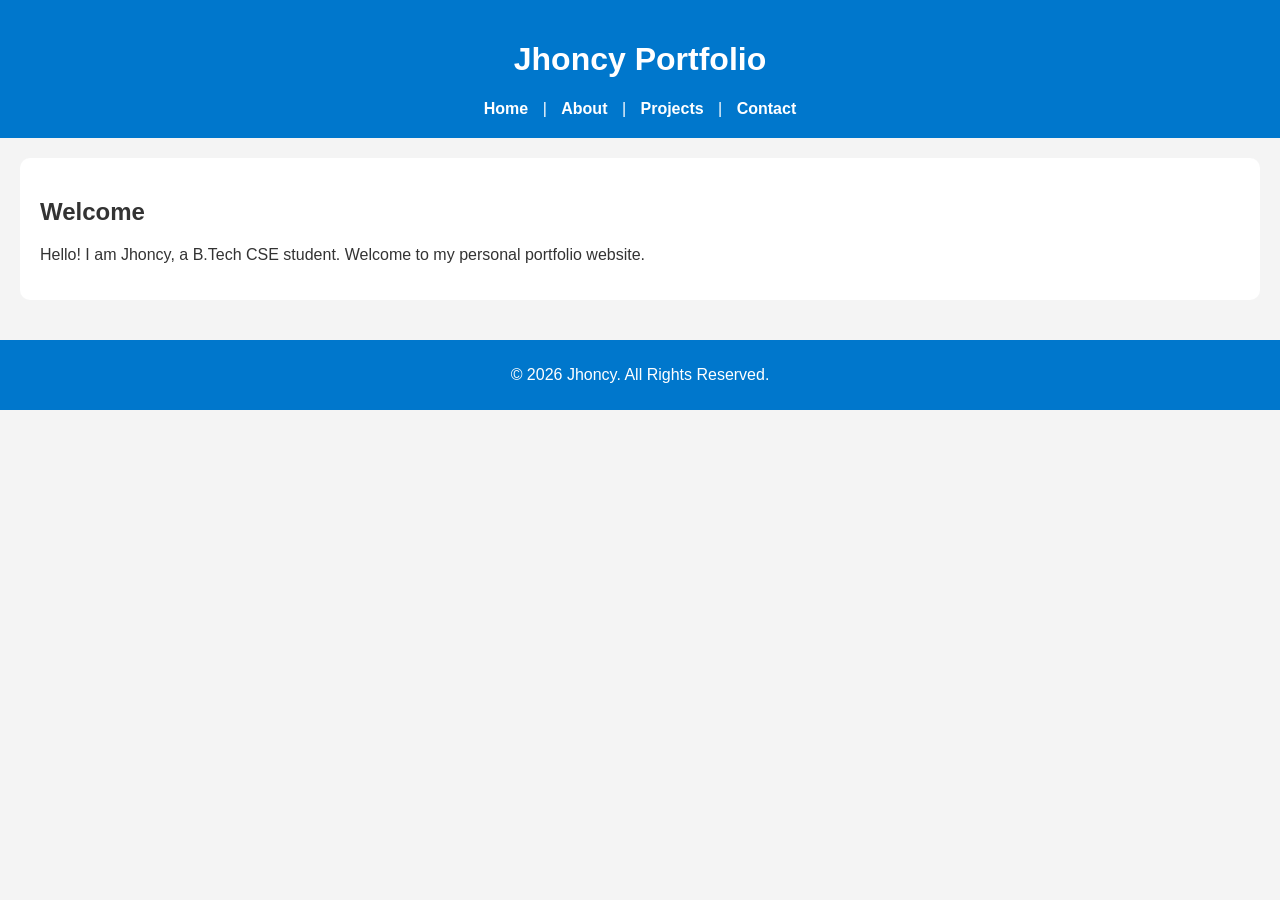
==== index.html @ 15052db9 "Add files via upload" ====
<!DOCTYPE html>
<html>

<head>
  <meta charset="UTF-8">
<meta name="viewport" content="width=device-width, initial-scale=1.0">

<meta name="description" content="Personal Portfolio Website">
<meta name="keywords" content="Portfolio, HTML, CSS">
<meta name="author" content="Jhoncy">

<title>Jhoncy Portfolio</title>

<link rel="stylesheet" href="style.css">
</head>

<header>
    <h1>Jhoncy Portfolio</h1>

    <nav aria-label="Main Navigation">
        <a href="index.html">Home</a> |
        <a href="about.html">About</a> |
        <a href="projects.html">Projects</a> |
        <a href="contact.html">Contact</a>
    </nav>
</header>

<main>
    <section>
        <h2>Welcome</h2>
        <p>Hello! I am Jhoncy, a B.Tech CSE student. Welcome to my personal portfolio website.</p>
    </section>
</main>

<footer>
    <p>&copy; 2026 Jhoncy. All Rights Reserved.</p>
</footer>
</body>
</html>
---- style.css ----
body {
    font-family: Arial, sans-serif;
    margin: 0;
    background-color: #f4f4f4;
    color: #333;
}

header {
    background-color: #0077cc;
    color: white;
    text-align: center;
    padding: 20px;
}

nav {
    margin-top: 10px;
}

nav a {
    color: white;
    text-decoration: none;
    margin: 10px;
    font-weight: bold;
}

nav a:hover {
    color: yellow;
}

main {
    padding: 20px;
}

section {
    background: white;
    padding: 20px;
    border-radius: 10px;
}

footer {
    background-color: #0077cc;
    color: white;
    text-align: center;
    padding: 10px;
    margin-top: 20px;
}
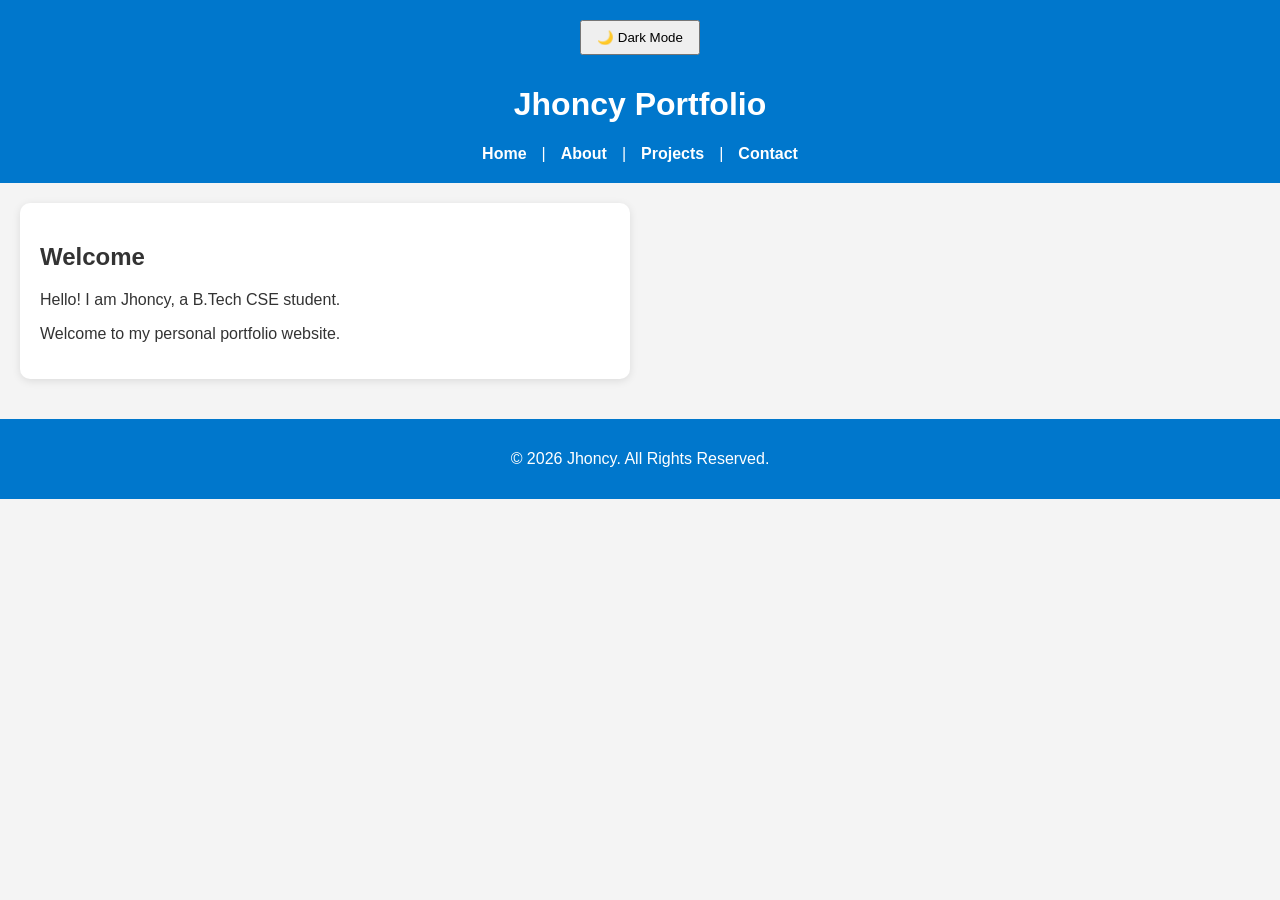
==== commit c7c56ca7: "Add files via upload" ====
--- a/index.html
+++ b/index.html
@@ -1,23 +1,25 @@
 <!DOCTYPE html>
-<html>
+<html lang="en">
+<head>
+    <meta charset="UTF-8">
+    <meta name="viewport" content="width=device-width, initial-scale=1.0">
+    <title>Jhoncy Portfolio</title>
 
-<head>
-  <meta charset="UTF-8">
-<meta name="viewport" content="width=device-width, initial-scale=1.0">
+    <meta name="description" content="Personal Portfolio Website">
+    <meta name="keywords" content="Portfolio, HTML, CSS">
+    <meta name="author" content="Jhoncy">
 
-<meta name="description" content="Personal Portfolio Website">
-<meta name="keywords" content="Portfolio, HTML, CSS">
-<meta name="author" content="Jhoncy">
-
-<title>Jhoncy Portfolio</title>
-
-<link rel="stylesheet" href="style.css">
+    <link rel="stylesheet" href="style.css">
 </head>
 
+<body>
+
 <header>
+    <button onclick="toggleTheme()">🌙 Dark Mode</button>
+
     <h1>Jhoncy Portfolio</h1>
 
-    <nav aria-label="Main Navigation">
+    <nav>
         <a href="index.html">Home</a> |
         <a href="about.html">About</a> |
         <a href="projects.html">Projects</a> |
@@ -28,12 +30,18 @@
 <main>
     <section>
         <h2>Welcome</h2>
-        <p>Hello! I am Jhoncy, a B.Tech CSE student. Welcome to my personal portfolio website.</p>
+
+        <p>Hello! I am Jhoncy, a B.Tech CSE student.</p>
+
+        <p>Welcome to my personal portfolio website.</p>
     </section>
 </main>
 
 <footer>
     <p>&copy; 2026 Jhoncy. All Rights Reserved.</p>
 </footer>
+
+<script src="script.js"></script>
+
 </body>
 </html>
--- a/style.css
+++ b/style.css
@@ -1,46 +1,107 @@
+:root {
+  --primary-color: #0077cc;
+  --secondary-color: #005fa3;
+  --background-color: #f4f4f4;
+  --text-color: #333;
+  --card-color: #ffffff;
+}
+
 body {
-    font-family: Arial, sans-serif;
-    margin: 0;
-    background-color: #f4f4f4;
-    color: #333;
+  margin: 0;
+  font-family: Arial, sans-serif;
+  background: var(--background-color);
+  color: var(--text-color);
 }
 
 header {
-    background-color: #0077cc;
-    color: white;
-    text-align: center;
-    padding: 20px;
+  background: var(--primary-color);
+  color: white;
+  padding: 20px;
+  text-align: center;
 }
 
 nav {
-    margin-top: 10px;
+  display: flex;
+  justify-content: center;
+  gap: 15px;
+  flex-wrap: wrap;
 }
 
 nav a {
-    color: white;
-    text-decoration: none;
-    margin: 10px;
-    font-weight: bold;
+  color: white;
+  text-decoration: none;
+  font-weight: bold;
 }
 
 nav a:hover {
-    color: yellow;
+  color: yellow;
 }
-
 main {
-    padding: 20px;
+  display: grid;
+  grid-template-columns: 1fr;
+  gap: 20px;
+  padding: 20px;
 }
 
 section {
-    background: white;
-    padding: 20px;
-    border-radius: 10px;
+  background: var(--card-color);
+  padding: 20px;
+  border-radius: 10px;
+  box-shadow: 0 2px 8px rgba(0,0,0,0.1);
 }
 
 footer {
-    background-color: #0077cc;
-    color: white;
-    text-align: center;
-    padding: 10px;
-    margin-top: 20px;
+  background: var(--primary-color);
+  color: white;
+  text-align: center;
+  padding: 15px;
+  margin-top: 20px;
+}
+/* Responsive Design */
+
+@media (max-width: 768px) {
+  header {
+    padding: 15px;
+  }
+
+  nav {
+    flex-direction: column;
+    align-items: center;
+    gap: 10px;
+  }
+
+  section {
+    padding: 15px;
+  }
+}
+
+@media (min-width: 769px) {
+  main {
+    grid-template-columns: 1fr 1fr;
+  }
+}
+/* Dark Mode */
+body.dark-mode {
+  background-color: #121212;
+  color: white;
+}
+
+body.dark-mode header,
+body.dark-mode footer {
+  background-color: #222222;
+}
+
+body.dark-mode section {
+  background-color: #1e1e1e;
+  color: white;
+}
+
+body.dark-mode nav a {
+  color: white;
+}
+
+button {
+  padding: 8px 15px;
+  margin-bottom: 10px;
+  cursor: pointer;
 }
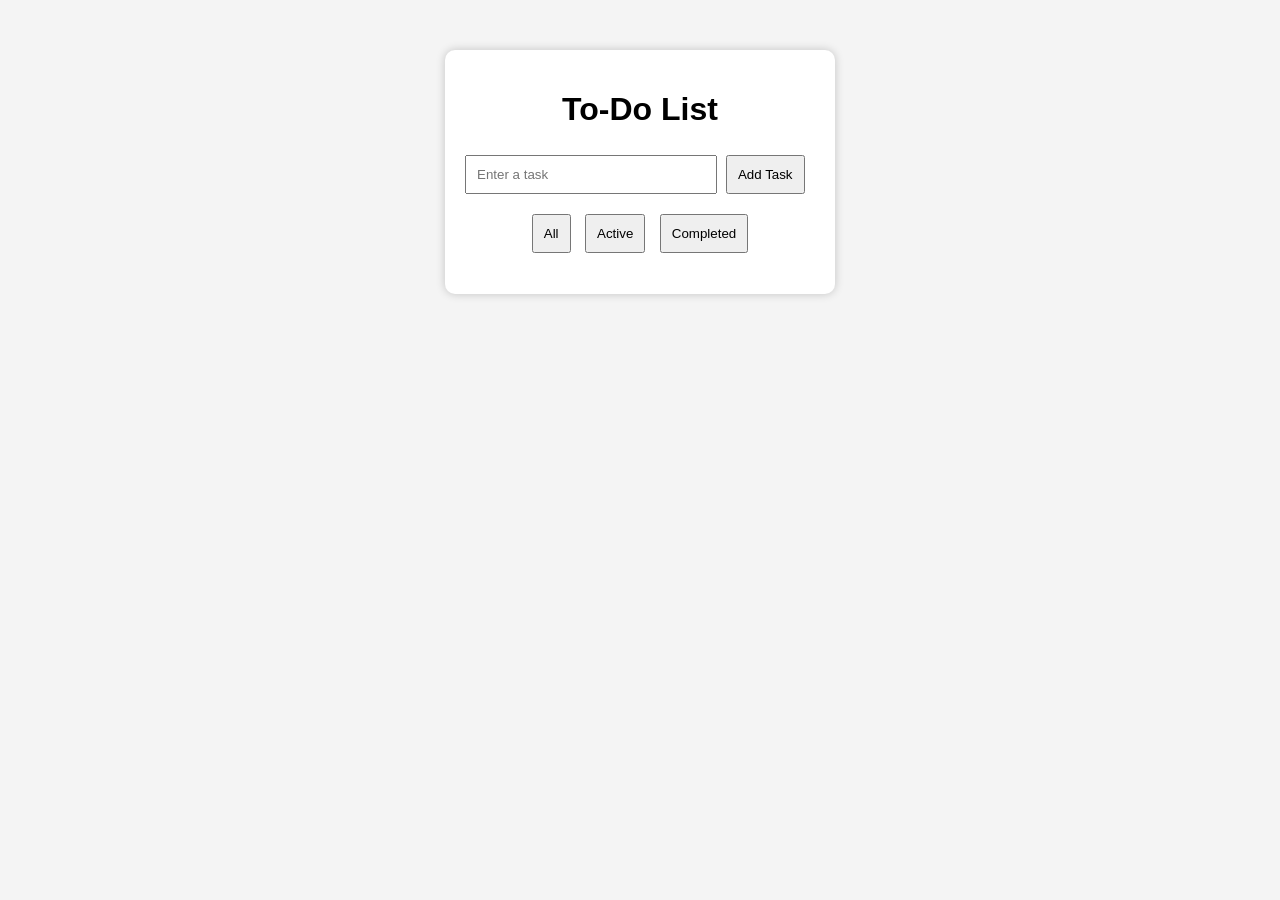
==== commit 30afa466: "Add files via upload" ====
--- a/index.html
+++ b/index.html
@@ -1,47 +1,29 @@
 <!DOCTYPE html>
 <html lang="en">
 <head>
-    <meta charset="UTF-8">
-    <meta name="viewport" content="width=device-width, initial-scale=1.0">
-    <title>Jhoncy Portfolio</title>
-
-    <meta name="description" content="Personal Portfolio Website">
-    <meta name="keywords" content="Portfolio, HTML, CSS">
-    <meta name="author" content="Jhoncy">
-
-    <link rel="stylesheet" href="style.css">
+  <meta charset="UTF-8">
+  <meta name="viewport" content="width=device-width, initial-scale=1.0">
+  <title>To-Do List</title>
+  <link rel="stylesheet" href="style.css">
 </head>
-
 <body>
 
-<header>
-    <button onclick="toggleTheme()">🌙 Dark Mode</button>
+  <div class="container">
+    <h1>To-Do List</h1>
 
-    <h1>Jhoncy Portfolio</h1>
+    <input type="text" id="taskInput" placeholder="Enter a task">
+    <button id="addBtn">Add Task</button>
 
-    <nav>
-        <a href="index.html">Home</a> |
-        <a href="about.html">About</a> |
-        <a href="projects.html">Projects</a> |
-        <a href="contact.html">Contact</a>
-    </nav>
-</header>
+    <div class="filters">
+      <button id="all">All</button>
+      <button id="active">Active</button>
+      <button id="completed">Completed</button>
+    </div>
 
-<main>
-    <section>
-        <h2>Welcome</h2>
+    <ul id="taskList"></ul>
+  </div>
 
-        <p>Hello! I am Jhoncy, a B.Tech CSE student.</p>
-
-        <p>Welcome to my personal portfolio website.</p>
-    </section>
-</main>
-
-<footer>
-    <p>&copy; 2026 Jhoncy. All Rights Reserved.</p>
-</footer>
-
-<script src="script.js"></script>
+  <script src="script.js"></script>
 
 </body>
 </html>
--- a/style.css
+++ b/style.css
@@ -1,107 +1,47 @@
-:root {
-  --primary-color: #0077cc;
-  --secondary-color: #005fa3;
-  --background-color: #f4f4f4;
-  --text-color: #333;
-  --card-color: #ffffff;
+body {
+  font-family: Arial, sans-serif;
+  background: #f4f4f4;
+  display: flex;
+  justify-content: center;
+  margin-top: 50px;
 }
 
-body {
-  margin: 0;
-  font-family: Arial, sans-serif;
-  background: var(--background-color);
-  color: var(--text-color);
+.container {
+  background: white;
+  padding: 20px;
+  border-radius: 10px;
+  width: 350px;
+  box-shadow: 0 0 10px rgba(0,0,0,0.2);
 }
 
-header {
-  background: var(--primary-color);
-  color: white;
-  padding: 20px;
+h1 {
   text-align: center;
 }
 
-nav {
-  display: flex;
-  justify-content: center;
-  gap: 15px;
-  flex-wrap: wrap;
-}
-
-nav a {
-  color: white;
-  text-decoration: none;
-  font-weight: bold;
-}
-
-nav a:hover {
-  color: yellow;
-}
-main {
-  display: grid;
-  grid-template-columns: 1fr;
-  gap: 20px;
-  padding: 20px;
-}
-
-section {
-  background: var(--card-color);
-  padding: 20px;
-  border-radius: 10px;
-  box-shadow: 0 2px 8px rgba(0,0,0,0.1);
-}
-
-footer {
-  background: var(--primary-color);
-  color: white;
-  text-align: center;
-  padding: 15px;
-  margin-top: 20px;
-}
-/* Responsive Design */
-
-@media (max-width: 768px) {
-  header {
-    padding: 15px;
-  }
-
-  nav {
-    flex-direction: column;
-    align-items: center;
-    gap: 10px;
-  }
-
-  section {
-    padding: 15px;
-  }
-}
-
-@media (min-width: 769px) {
-  main {
-    grid-template-columns: 1fr 1fr;
-  }
-}
-/* Dark Mode */
-body.dark-mode {
-  background-color: #121212;
-  color: white;
-}
-
-body.dark-mode header,
-body.dark-mode footer {
-  background-color: #222222;
-}
-
-body.dark-mode section {
-  background-color: #1e1e1e;
-  color: white;
-}
-
-body.dark-mode nav a {
-  color: white;
+input {
+  width: 65%;
+  padding: 10px;
 }
 
 button {
-  padding: 8px 15px;
-  margin-bottom: 10px;
+  padding: 10px;
+  margin: 5px;
   cursor: pointer;
+}
+
+.filters {
+  text-align: center;
+  margin-top: 10px;
+}
+
+li {
+  list-style: none;
+  background: #eee;
+  margin: 10px 0;
+  padding: 10px;
+  border-radius: 5px;
+}
+.completed {
+  text-decoration: line-through;
+  color: gray;
 }
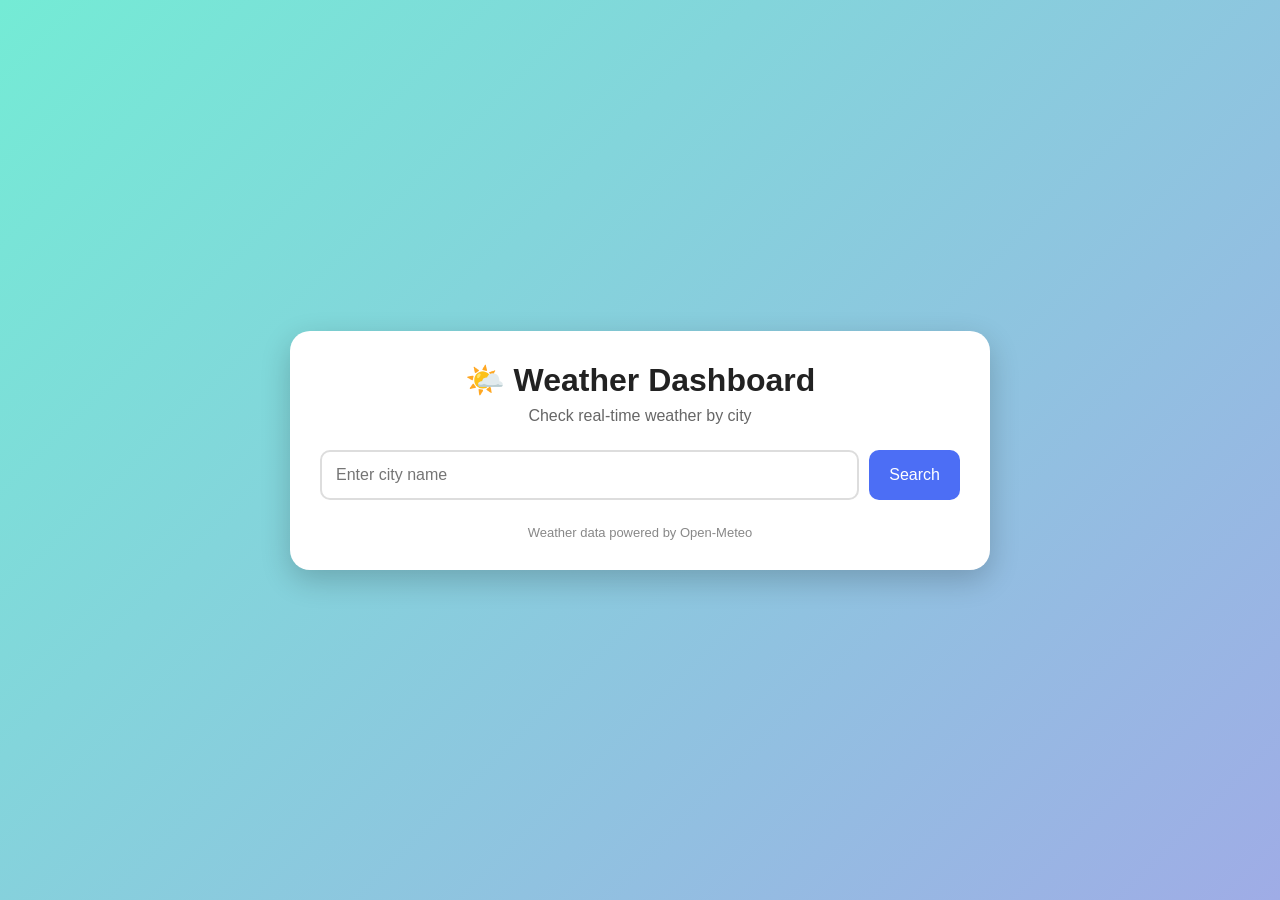
==== commit c4c43c3a: "Add files via upload" ====
--- a/index.html
+++ b/index.html
@@ -1,29 +1,75 @@
 <!DOCTYPE html>
 <html lang="en">
 <head>
-  <meta charset="UTF-8">
-  <meta name="viewport" content="width=device-width, initial-scale=1.0">
-  <title>To-Do List</title>
-  <link rel="stylesheet" href="style.css">
+    <meta charset="UTF-8">
+    <meta name="viewport" content="width=device-width, initial-scale=1.0">
+
+    <title>Weather Dashboard</title>
+
+    <link rel="stylesheet" href="style.css">
 </head>
+
 <body>
 
-  <div class="container">
-    <h1>To-Do List</h1>
+    <div class="container">
 
-    <input type="text" id="taskInput" placeholder="Enter a task">
-    <button id="addBtn">Add Task</button>
+        <h1>🌤️ Weather Dashboard</h1>
+        <p>Check real-time weather by city</p>
 
-    <div class="filters">
-      <button id="all">All</button>
-      <button id="active">Active</button>
-      <button id="completed">Completed</button>
+        <div class="search-box">
+            <input
+                type="text"
+                id="cityInput"
+                placeholder="Enter city name"
+            >
+
+            <button id="searchBtn">Search</button>
+        </div>
+
+        <p id="message"></p>
+
+        <div id="weatherCard" class="weather-card hidden">
+
+            <h2 id="cityName">City</h2>
+            <p id="countryName">Country</p>
+
+            <div class="weather-info">
+
+                <div class="weather-item">
+                    <span>🌡️</span>
+                    <h3>Temperature</h3>
+                    <p id="temperature">-- °C</p>
+                </div>
+
+                <div class="weather-item">
+                    <span>💧</span>
+                    <h3>Humidity</h3>
+                    <p id="humidity">-- %</p>
+                </div>
+
+                <div class="weather-item">
+                    <span>💨</span>
+                    <h3>Wind Speed</h3>
+                    <p id="windSpeed">-- km/h</p>
+                </div>
+
+            </div>
+
+            <div class="details">
+                <p>Latitude: <span id="latitude">--</span></p>
+                <p>Longitude: <span id="longitude">--</span></p>
+                <p>Updated: <span id="updatedTime">--</span></p>
+            </div>
+
+        </div>
+
+        <footer>
+            Weather data powered by Open-Meteo
+        </footer>
+
     </div>
 
-    <ul id="taskList"></ul>
-  </div>
-
-  <script src="script.js"></script>
+    <script src="script.js"></script>
 
 </body>
 </html>
--- a/style.css
+++ b/style.css
@@ -1,47 +1,167 @@
+* {
+    margin: 0;
+    padding: 0;
+    box-sizing: border-box;
+}
+
 body {
-  font-family: Arial, sans-serif;
-  background: #f4f4f4;
-  display: flex;
-  justify-content: center;
-  margin-top: 50px;
+    font-family: Arial, sans-serif;
+    min-height: 100vh;
+    background: linear-gradient(135deg, #74ebd5, #9face6);
+    display: flex;
+    justify-content: center;
+    align-items: center;
+    padding: 20px;
 }
 
 .container {
-  background: white;
-  padding: 20px;
-  border-radius: 10px;
-  width: 350px;
-  box-shadow: 0 0 10px rgba(0,0,0,0.2);
+    width: 100%;
+    max-width: 700px;
+    background: white;
+    padding: 30px;
+    border-radius: 20px;
+    box-shadow: 0 10px 30px rgba(0, 0, 0, 0.2);
 }
 
 h1 {
-  text-align: center;
+    text-align: center;
+    color: #222;
+    margin-bottom: 8px;
 }
 
-input {
-  width: 65%;
-  padding: 10px;
+.container > p {
+    text-align: center;
+    color: #666;
+    margin-bottom: 25px;
 }
 
-button {
-  padding: 10px;
-  margin: 5px;
-  cursor: pointer;
+.search-box {
+    display: flex;
+    gap: 10px;
+    margin-bottom: 20px;
 }
 
-.filters {
-  text-align: center;
-  margin-top: 10px;
+.search-box input {
+    flex: 1;
+    padding: 14px;
+    border: 2px solid #ddd;
+    border-radius: 10px;
+    font-size: 16px;
+    outline: none;
 }
 
-li {
-  list-style: none;
-  background: #eee;
-  margin: 10px 0;
-  padding: 10px;
-  border-radius: 5px;
+.search-box input:focus {
+    border-color: #4c6ef5;
 }
-.completed {
-  text-decoration: line-through;
-  color: gray;
+
+.search-box button {
+    padding: 14px 20px;
+    border: none;
+    border-radius: 10px;
+    background: #4c6ef5;
+    color: white;
+    font-size: 16px;
+}
+
+#message {
+    text-align: center;
+    margin: 15px 0;
+    font-weight: bold;
+    color: #444;
+}
+
+.weather-card {
+    text-align: center;
+    padding: 20px;
+}
+
+.weather-card h2 {
+    font-size: 30px;
+    color: #222;
+    margin-bottom: 5px;
+}
+
+.weather-card > p {
+    color: #666;
+    margin-bottom: 20px;
+}
+
+.weather-info {
+    display: grid;
+    grid-template-columns: repeat(3, 1fr);
+    gap: 15px;
+}
+
+.weather-item {
+    padding: 20px 10px;
+    background: #f5f7ff;
+    border-radius: 15px;
+}
+
+.weather-item span {
+    font-size: 30px;
+}
+
+.weather-item h3 {
+    margin: 10px 0;
+    font-size: 15px;
+    color: #555;
+}
+
+.weather-item p {
+    font-size: 22px;
+    font-weight: bold;
+    color: #333;
+}
+
+.details {
+    margin-top: 20px;
+    padding: 15px;
+    background: #f8f9fa;
+    border-radius: 12px;
+    text-align: left;
+}
+
+.details p {
+    margin: 8px 0;
+    color: #555;
+}
+
+.details span {
+    font-weight: bold;
+    color: #222;
+}
+
+.hidden {
+    display: none;
+}
+
+footer {
+    text-align: center;
+    margin-top: 25px;
+    color: #888;
+    font-size: 13px;
+}
+
+@media (max-width: 600px) {
+
+    .container {
+        padding: 20px;
+    }
+
+    .search-box {
+        flex-direction: column;
+    }
+
+    .search-box button {
+        width: 100%;
+    }
+
+    .weather-info {
+        grid-template-columns: 1fr;
+    }
+
+    h1 {
+        font-size: 28px;
+    }
 }
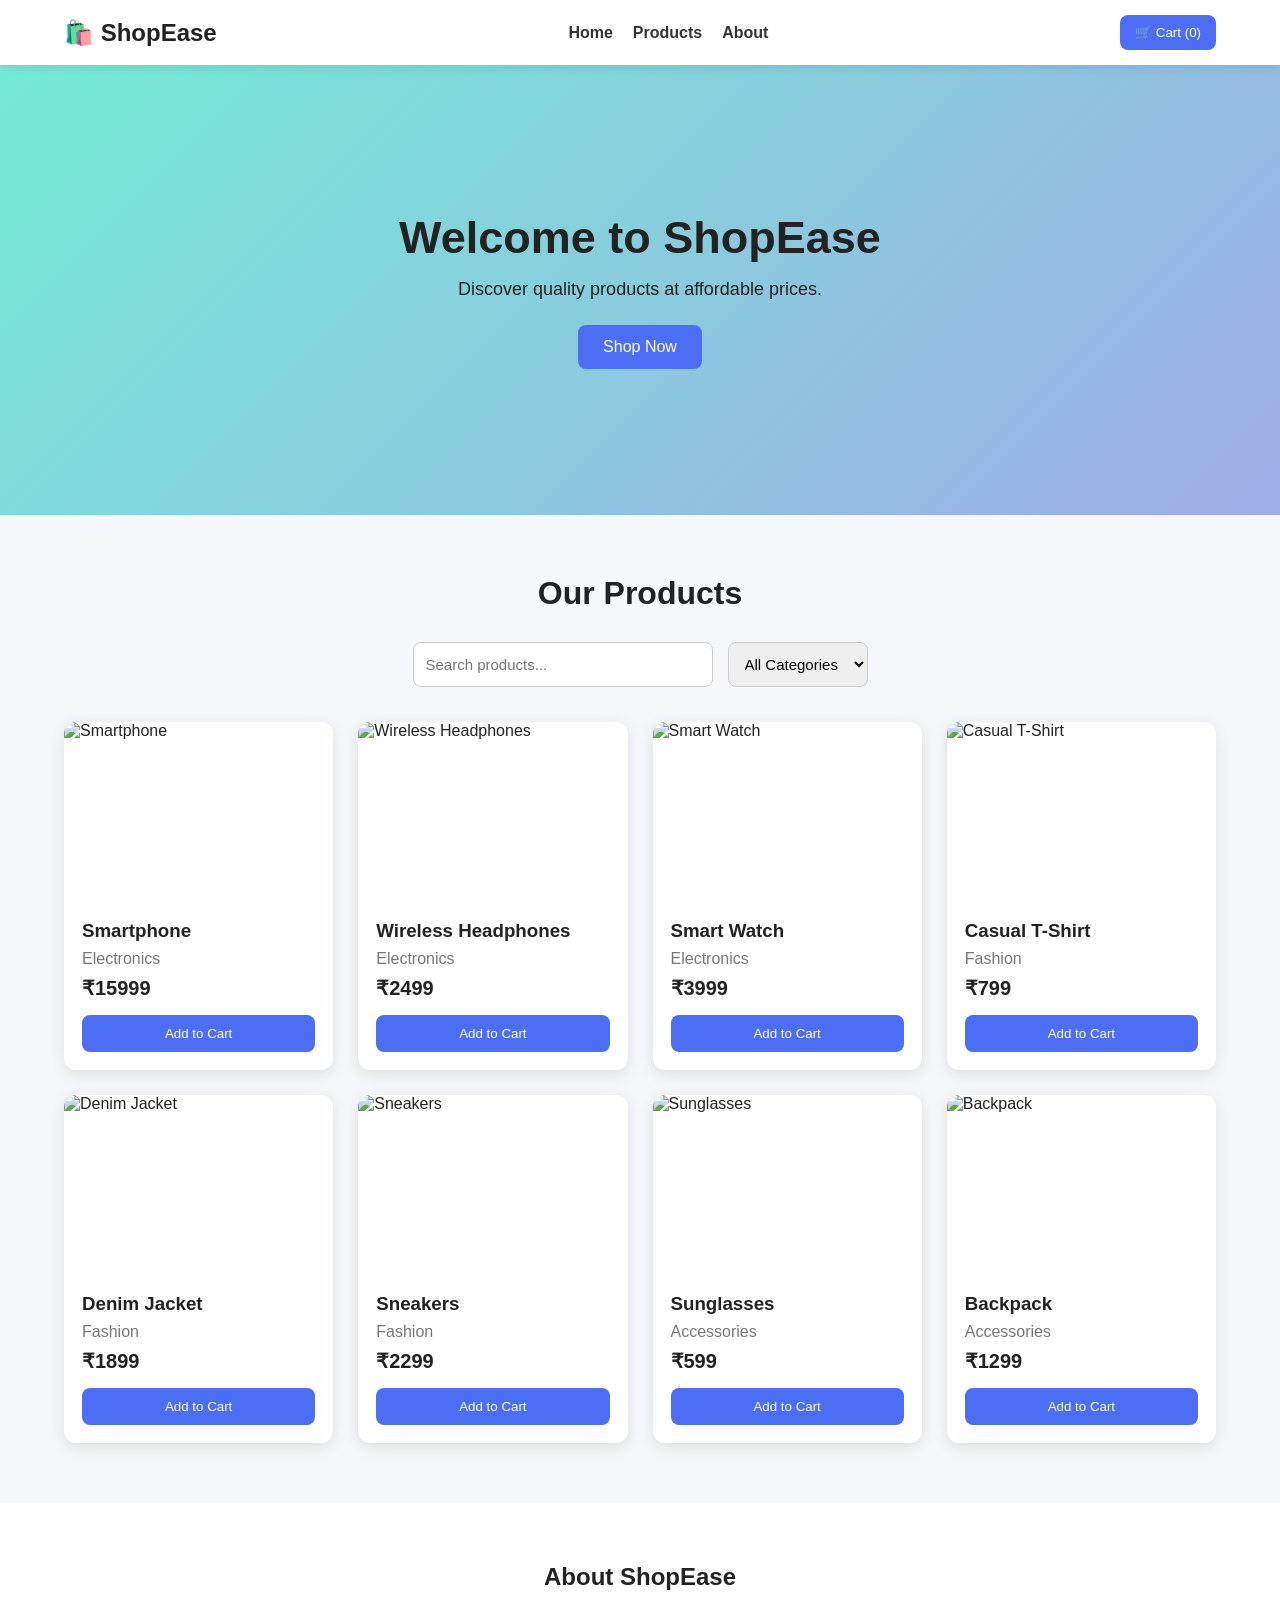
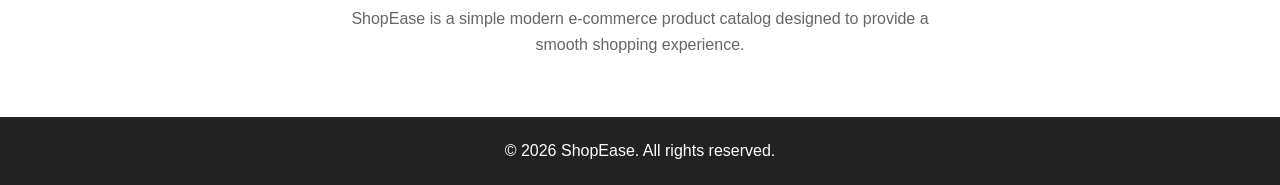
==== commit 980234e3: "Add files via upload" ====
--- a/index.html
+++ b/index.html
@@ -1,75 +1,158 @@
 <!DOCTYPE html>
 <html lang="en">
+
 <head>
     <meta charset="UTF-8">
     <meta name="viewport" content="width=device-width, initial-scale=1.0">
 
-    <title>Weather Dashboard</title>
+    <title>ShopEase - Product Store</title>
 
     <link rel="stylesheet" href="style.css">
 </head>
 
 <body>
 
-    <div class="container">
+    <!-- Header -->
+    <header class="header">
 
-        <h1>🌤️ Weather Dashboard</h1>
-        <p>Check real-time weather by city</p>
+        <div class="logo">
+            🛍️ ShopEase
+        </div>
 
-        <div class="search-box">
+        <nav>
+            <a href="#home">Home</a>
+            <a href="#products">Products</a>
+            <a href="#about">About</a>
+        </nav>
+
+        <button id="cartBtn" class="cart-btn">
+            🛒 Cart (<span id="cartCount">0</span>)
+        </button>
+
+    </header>
+
+
+    <!-- Home Section -->
+    <section id="home" class="hero">
+
+        <div>
+            <h1>Welcome to ShopEase</h1>
+
+            <p>
+                Discover quality products at affordable prices.
+            </p>
+
+            <button onclick="showProducts()">
+                Shop Now
+            </button>
+        </div>
+
+    </section>
+
+
+    <!-- Products Section -->
+    <section id="products" class="products-section">
+
+        <h2>Our Products</h2>
+
+        <div class="controls">
+
             <input
                 type="text"
-                id="cityInput"
-                placeholder="Enter city name"
+                id="searchInput"
+                placeholder="Search products..."
             >
 
-            <button id="searchBtn">Search</button>
-        </div>
+            <select id="categoryFilter">
 
-        <p id="message"></p>
+                <option value="all">
+                    All Categories
+                </option>
 
-        <div id="weatherCard" class="weather-card hidden">
+                <option value="electronics">
+                    Electronics
+                </option>
 
-            <h2 id="cityName">City</h2>
-            <p id="countryName">Country</p>
+                <option value="fashion">
+                    Fashion
+                </option>
 
-            <div class="weather-info">
+                <option value="accessories">
+                    Accessories
+                </option>
 
-                <div class="weather-item">
-                    <span>🌡️</span>
-                    <h3>Temperature</h3>
-                    <p id="temperature">-- °C</p>
-                </div>
-
-                <div class="weather-item">
-                    <span>💧</span>
-                    <h3>Humidity</h3>
-                    <p id="humidity">-- %</p>
-                </div>
-
-                <div class="weather-item">
-                    <span>💨</span>
-                    <h3>Wind Speed</h3>
-                    <p id="windSpeed">-- km/h</p>
-                </div>
-
-            </div>
-
-            <div class="details">
-                <p>Latitude: <span id="latitude">--</span></p>
-                <p>Longitude: <span id="longitude">--</span></p>
-                <p>Updated: <span id="updatedTime">--</span></p>
-            </div>
+            </select>
 
         </div>
 
-        <footer>
-            Weather data powered by Open-Meteo
-        </footer>
+
+        <div id="productContainer" class="product-container">
+            <!-- Products will appear here -->
+        </div>
+
+    </section>
+
+
+    <!-- About Section -->
+    <section id="about" class="about">
+
+        <h2>About ShopEase</h2>
+
+        <p>
+            ShopEase is a simple modern e-commerce product
+            catalog designed to provide a smooth shopping
+            experience.
+        </p>
+
+    </section>
+
+
+    <!-- Cart -->
+    <div id="cartPanel" class="cart-panel">
+
+        <div class="cart-header">
+
+            <h2>Your Cart</h2>
+
+            <button id="closeCart">
+                ✕
+            </button>
+
+        </div>
+
+        <div id="cartItems">
+            <p>Your cart is empty.</p>
+        </div>
+
+        <div class="cart-total">
+
+            <h3>
+                Total:
+                ₹<span id="cartTotal">0</span>
+            </h3>
+
+            <button id="checkoutBtn">
+                Checkout
+            </button>
+
+        </div>
 
     </div>
 
+
+    <!-- Footer -->
+    <footer>
+
+        <p>
+            © 2026 ShopEase. All rights reserved.
+        </p>
+
+    </footer>
+
+
+    <script src="products.js"></script>
     <script src="script.js"></script>
 
 </body>
+
 </html>
--- a/style.css
+++ b/style.css
@@ -4,164 +4,466 @@
     box-sizing: border-box;
 }
 
+html {
+    scroll-behavior: smooth;
+}
+
 body {
     font-family: Arial, sans-serif;
-    min-height: 100vh;
-    background: linear-gradient(135deg, #74ebd5, #9face6);
+    background: #f5f7fb;
+    color: #222;
+}
+
+/* Header */
+
+.header {
+    position: sticky;
+    top: 0;
+    z-index: 1000;
+
+    display: flex;
+    align-items: center;
+    justify-content: space-between;
+
+    padding: 15px 5%;
+
+    background: white;
+
+    box-shadow: 0 2px 10px rgba(0, 0, 0, 0.1);
+}
+
+.logo {
+    font-size: 24px;
+    font-weight: bold;
+}
+
+nav {
+    display: flex;
+    gap: 20px;
+}
+
+nav a {
+    text-decoration: none;
+    color: #333;
+    font-weight: bold;
+}
+
+nav a:hover {
+    color: #4c6ef5;
+}
+
+.cart-btn {
+    border: none;
+    background: #4c6ef5;
+    color: white;
+
+    padding: 10px 15px;
+
+    border-radius: 8px;
+
+    cursor: pointer;
+}
+
+
+/* Hero */
+
+.hero {
+    min-height: 450px;
+
     display: flex;
     justify-content: center;
     align-items: center;
+
+    text-align: center;
+
+    padding: 40px 20px;
+
+    background: linear-gradient(
+        135deg,
+        #74ebd5,
+        #9face6
+    );
+}
+
+.hero h1 {
+    font-size: 45px;
+    margin-bottom: 15px;
+}
+
+.hero p {
+    font-size: 18px;
+    margin-bottom: 25px;
+}
+
+.hero button {
+    padding: 13px 25px;
+
+    border: none;
+
+    border-radius: 8px;
+
+    background: #4c6ef5;
+
+    color: white;
+
+    font-size: 16px;
+
+    cursor: pointer;
+}
+
+
+/* Products */
+
+.products-section {
+    padding: 60px 5%;
+}
+
+.products-section h2 {
+    text-align: center;
+    margin-bottom: 30px;
+    font-size: 32px;
+}
+
+
+/* Controls */
+
+.controls {
+    display: flex;
+    justify-content: center;
+
+    gap: 15px;
+
+    margin-bottom: 35px;
+}
+
+.controls input,
+.controls select {
+
+    padding: 12px;
+
+    border: 1px solid #ccc;
+
+    border-radius: 8px;
+
+    font-size: 15px;
+}
+
+.controls input {
+    width: 300px;
+}
+
+
+/* Product Grid */
+
+.product-container {
+
+    display: grid;
+
+    grid-template-columns:
+        repeat(auto-fit, minmax(220px, 1fr));
+
+    gap: 25px;
+}
+
+
+/* Product Card */
+
+.product-card {
+
+    background: white;
+
+    border-radius: 12px;
+
+    overflow: hidden;
+
+    box-shadow:
+        0 4px 15px rgba(0, 0, 0, 0.1);
+
+    transition: transform 0.3s;
+}
+
+.product-card:hover {
+    transform: translateY(-5px);
+}
+
+.product-card img {
+
+    width: 100%;
+
+    height: 180px;
+
+    object-fit: cover;
+
+    display: block;
+}
+
+.product-info {
+    padding: 18px;
+}
+
+.product-info h3 {
+    margin-bottom: 8px;
+}
+
+.category {
+    color: #777;
+    text-transform: capitalize;
+    margin-bottom: 8px;
+}
+
+.price {
+
+    font-size: 20px;
+
+    font-weight: bold;
+
+    margin-bottom: 15px;
+}
+
+.product-info button {
+
+    width: 100%;
+
+    padding: 11px;
+
+    border: none;
+
+    border-radius: 8px;
+
+    background: #4c6ef5;
+
+    color: white;
+
+    cursor: pointer;
+}
+
+.product-info button:hover {
+
+    background: #364fc7;
+}
+
+
+/* About */
+
+.about {
+
+    padding: 60px 5%;
+
+    text-align: center;
+
+    background: white;
+}
+
+.about h2 {
+    margin-bottom: 15px;
+}
+
+.about p {
+
+    max-width: 600px;
+
+    margin: auto;
+
+    line-height: 1.6;
+
+    color: #666;
+}
+
+
+/* Cart */
+
+.cart-panel {
+
+    position: fixed;
+
+    top: 0;
+    right: -400px;
+
+    width: 350px;
+
+    max-width: 90%;
+
+    height: 100vh;
+
+    background: white;
+
+    z-index: 2000;
+
     padding: 20px;
-}
-
-.container {
+
+    box-shadow:
+        -5px 0 20px rgba(0, 0, 0, 0.2);
+
+    transition: right 0.3s;
+
+    overflow-y: auto;
+}
+
+.cart-panel.show {
+    right: 0;
+}
+
+.cart-header {
+
+    display: flex;
+
+    justify-content: space-between;
+
+    align-items: center;
+
+    margin-bottom: 25px;
+}
+
+.cart-header button {
+
+    border: none;
+
+    background: #eee;
+
+    padding: 8px 12px;
+
+    border-radius: 6px;
+
+    cursor: pointer;
+}
+
+.cart-item {
+
+    display: flex;
+
+    justify-content: space-between;
+
+    align-items: center;
+
+    padding: 12px 0;
+
+    border-bottom: 1px solid #ddd;
+}
+
+.cart-item button {
+
+    border: none;
+
+    background: #ff4d4d;
+
+    color: white;
+
+    padding: 7px 10px;
+
+    border-radius: 5px;
+
+    cursor: pointer;
+}
+
+.cart-total {
+
+    margin-top: 25px;
+
+    border-top: 2px solid #eee;
+
+    padding-top: 20px;
+}
+
+#checkoutBtn {
+
     width: 100%;
-    max-width: 700px;
-    background: white;
+
+    margin-top: 15px;
+
+    padding: 12px;
+
+    border: none;
+
+    border-radius: 8px;
+
+    background: #28a745;
+
+    color: white;
+
+    cursor: pointer;
+}
+
+.no-products {
+
+    text-align: center;
+
+    grid-column: 1 / -1;
+
     padding: 30px;
-    border-radius: 20px;
-    box-shadow: 0 10px 30px rgba(0, 0, 0, 0.2);
-}
-
-h1 {
+
+    color: #777;
+}
+
+
+/* Footer */
+
+footer {
+
     text-align: center;
-    color: #222;
-    margin-bottom: 8px;
-}
-
-.container > p {
-    text-align: center;
-    color: #666;
-    margin-bottom: 25px;
-}
-
-.search-box {
-    display: flex;
-    gap: 10px;
-    margin-bottom: 20px;
-}
-
-.search-box input {
-    flex: 1;
-    padding: 14px;
-    border: 2px solid #ddd;
-    border-radius: 10px;
-    font-size: 16px;
-    outline: none;
-}
-
-.search-box input:focus {
-    border-color: #4c6ef5;
-}
-
-.search-box button {
-    padding: 14px 20px;
-    border: none;
-    border-radius: 10px;
-    background: #4c6ef5;
-    color: white;
-    font-size: 16px;
-}
-
-#message {
-    text-align: center;
-    margin: 15px 0;
-    font-weight: bold;
-    color: #444;
-}
-
-.weather-card {
-    text-align: center;
-    padding: 20px;
-}
-
-.weather-card h2 {
-    font-size: 30px;
-    color: #222;
-    margin-bottom: 5px;
-}
-
-.weather-card > p {
-    color: #666;
-    margin-bottom: 20px;
-}
-
-.weather-info {
-    display: grid;
-    grid-template-columns: repeat(3, 1fr);
-    gap: 15px;
-}
-
-.weather-item {
-    padding: 20px 10px;
-    background: #f5f7ff;
-    border-radius: 15px;
-}
-
-.weather-item span {
-    font-size: 30px;
-}
-
-.weather-item h3 {
-    margin: 10px 0;
-    font-size: 15px;
-    color: #555;
-}
-
-.weather-item p {
-    font-size: 22px;
-    font-weight: bold;
-    color: #333;
-}
-
-.details {
-    margin-top: 20px;
-    padding: 15px;
-    background: #f8f9fa;
-    border-radius: 12px;
-    text-align: left;
-}
-
-.details p {
-    margin: 8px 0;
-    color: #555;
-}
-
-.details span {
-    font-weight: bold;
-    color: #222;
-}
-
-.hidden {
-    display: none;
-}
-
-footer {
-    text-align: center;
-    margin-top: 25px;
-    color: #888;
-    font-size: 13px;
-}
-
-@media (max-width: 600px) {
-
-    .container {
-        padding: 20px;
-    }
-
-    .search-box {
+
+    padding: 25px;
+
+    background: #222;
+
+    color: white;
+}
+
+
+/* Mobile Responsive */
+
+@media (max-width: 700px) {
+
+    .header {
+
+        flex-wrap: wrap;
+
+        gap: 15px;
+
+    }
+
+    nav {
+
+        order: 3;
+
+        width: 100%;
+
+        justify-content: center;
+
+    }
+
+    .hero h1 {
+
+        font-size: 32px;
+
+    }
+
+    .controls {
+
         flex-direction: column;
-    }
-
-    .search-box button {
+
+    }
+
+    .controls input {
+
         width: 100%;
-    }
-
-    .weather-info {
+
+    }
+
+    .controls select {
+
+        width: 100%;
+
+    }
+
+    .product-container {
+
         grid-template-columns: 1fr;
-    }
-
-    h1 {
-        font-size: 28px;
+
+    }
+
+    .cart-panel {
+
+        width: 90%;
+
     }
 }
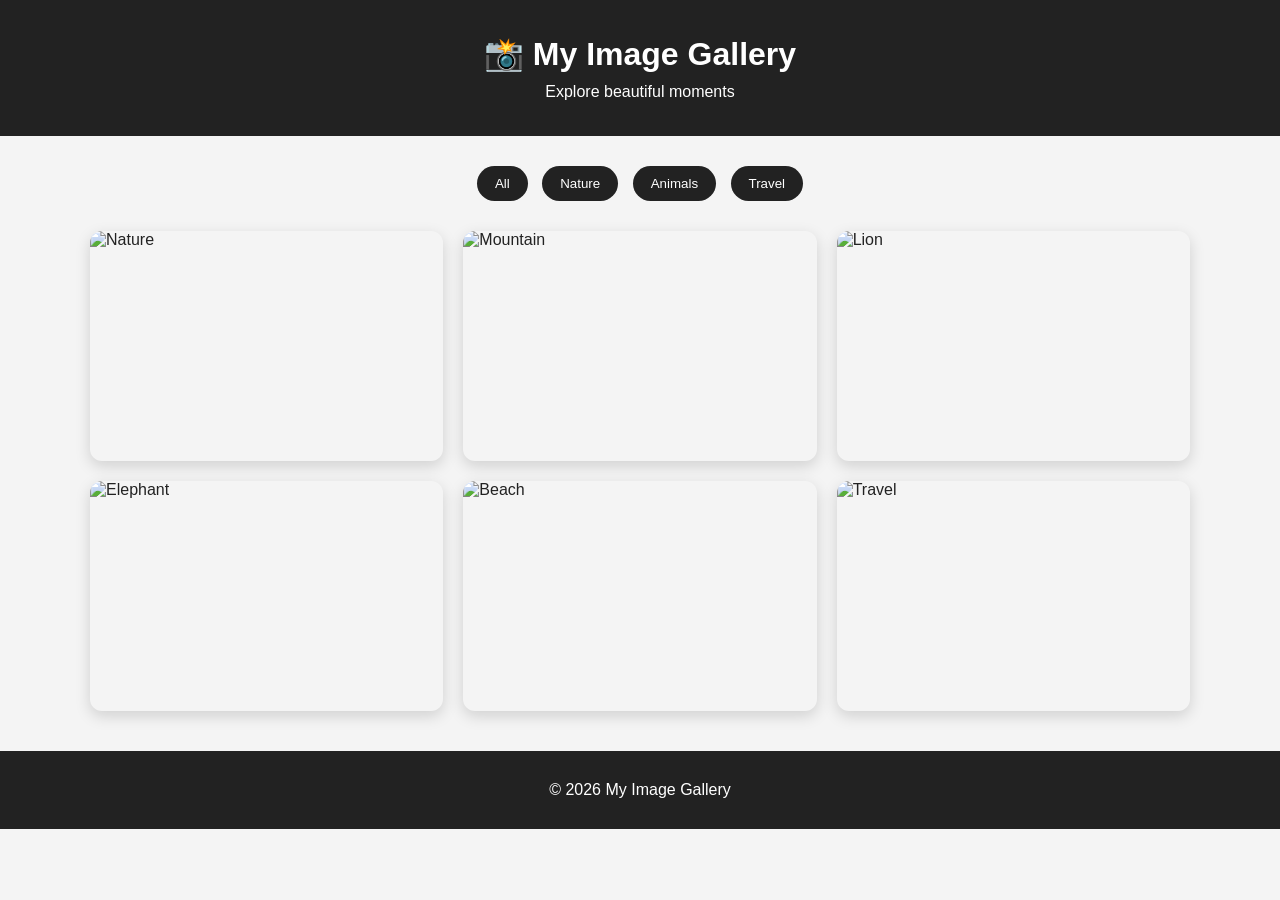
==== commit 4cabef1a: "Add files via upload" ====
--- a/index.html
+++ b/index.html
@@ -1,158 +1,87 @@
 <!DOCTYPE html>
 <html lang="en">
-
 <head>
     <meta charset="UTF-8">
     <meta name="viewport" content="width=device-width, initial-scale=1.0">
-
-    <title>ShopEase - Product Store</title>
+    <title>My Image Gallery</title>
 
     <link rel="stylesheet" href="style.css">
 </head>
 
 <body>
 
-    <!-- Header -->
-    <header class="header">
+    <header>
+        <h1>📸 My Image Gallery</h1>
+        <p>Explore beautiful moments</p>
+    </header>
 
-        <div class="logo">
-            🛍️ ShopEase
+    <!-- Category Buttons -->
+    <div class="filters">
+        <button onclick="filterImages('all')">All</button>
+        <button onclick="filterImages('nature')">Nature</button>
+        <button onclick="filterImages('animals')">Animals</button>
+        <button onclick="filterImages('travel')">Travel</button>
+    </div>
+
+    <!-- Gallery -->
+    <main class="gallery">
+
+        <div class="gallery-item nature"
+             onclick="openLightbox(0)">
+            <img src="https://images.unsplash.com/photo-1500534623283-312aade485b7"
+                 alt="Nature">
         </div>
 
-        <nav>
-            <a href="#home">Home</a>
-            <a href="#products">Products</a>
-            <a href="#about">About</a>
-        </nav>
-
-        <button id="cartBtn" class="cart-btn">
-            🛒 Cart (<span id="cartCount">0</span>)
-        </button>
-
-    </header>
-
-
-    <!-- Home Section -->
-    <section id="home" class="hero">
-
-        <div>
-            <h1>Welcome to ShopEase</h1>
-
-            <p>
-                Discover quality products at affordable prices.
-            </p>
-
-            <button onclick="showProducts()">
-                Shop Now
-            </button>
+        <div class="gallery-item nature"
+             onclick="openLightbox(1)">
+            <img src="https://images.unsplash.com/photo-1501854140801-50d01698950b"
+                 alt="Mountain">
         </div>
 
-    </section>
-
-
-    <!-- Products Section -->
-    <section id="products" class="products-section">
-
-        <h2>Our Products</h2>
-
-        <div class="controls">
-
-            <input
-                type="text"
-                id="searchInput"
-                placeholder="Search products..."
-            >
-
-            <select id="categoryFilter">
-
-                <option value="all">
-                    All Categories
-                </option>
-
-                <option value="electronics">
-                    Electronics
-                </option>
-
-                <option value="fashion">
-                    Fashion
-                </option>
-
-                <option value="accessories">
-                    Accessories
-                </option>
-
-            </select>
-
+        <div class="gallery-item animals"
+             onclick="openLightbox(2)">
+            <img src="https://images.unsplash.com/photo-1546182990-dffeafbe841d"
+                 alt="Lion">
         </div>
 
-
-        <div id="productContainer" class="product-container">
-            <!-- Products will appear here -->
+        <div class="gallery-item animals"
+             onclick="openLightbox(3)">
+            <img src="https://images.unsplash.com/photo-1557050543-4d5f4e07ef46"
+                 alt="Elephant">
         </div>
 
-    </section>
-
-
-    <!-- About Section -->
-    <section id="about" class="about">
-
-        <h2>About ShopEase</h2>
-
-        <p>
-            ShopEase is a simple modern e-commerce product
-            catalog designed to provide a smooth shopping
-            experience.
-        </p>
-
-    </section>
-
-
-    <!-- Cart -->
-    <div id="cartPanel" class="cart-panel">
-
-        <div class="cart-header">
-
-            <h2>Your Cart</h2>
-
-            <button id="closeCart">
-                ✕
-            </button>
-
+        <div class="gallery-item travel"
+             onclick="openLightbox(4)">
+            <img src="https://images.unsplash.com/photo-1507525428034-b723cf961d3e"
+                 alt="Beach">
         </div>
 
-        <div id="cartItems">
-            <p>Your cart is empty.</p>
+        <div class="gallery-item travel"
+             onclick="openLightbox(5)">
+            <img src="https://images.unsplash.com/photo-1470770841072-f978cf4d019e"
+                 alt="Travel">
         </div>
 
-        <div class="cart-total">
+    </main>
 
-            <h3>
-                Total:
-                ₹<span id="cartTotal">0</span>
-            </h3>
+    <!-- Lightbox -->
+    <div id="lightbox" class="lightbox">
 
-            <button id="checkoutBtn">
-                Checkout
-            </button>
+        <button class="close" onclick="closeLightbox()">×</button>
 
-        </div>
+        <button class="prev" onclick="previousImage()">❮</button>
+
+        <img id="lightboxImage" src="" alt="Large Image">
+
+        <button class="next" onclick="nextImage()">❯</button>
 
     </div>
 
-
-    <!-- Footer -->
     <footer>
-
-        <p>
-            © 2026 ShopEase. All rights reserved.
-        </p>
-
+        <p>© 2026 My Image Gallery</p>
     </footer>
 
-
-    <script src="products.js"></script>
     <script src="script.js"></script>
 
 </body>
-
 </html>
--- a/style.css
+++ b/style.css
@@ -4,466 +4,213 @@
     box-sizing: border-box;
 }
 
-html {
-    scroll-behavior: smooth;
-}
-
 body {
     font-family: Arial, sans-serif;
-    background: #f5f7fb;
+    background: #f4f4f4;
     color: #222;
 }
 
 /* Header */
 
-.header {
-    position: sticky;
+header {
+    text-align: center;
+    padding: 35px 20px;
+    background: #222;
+    color: white;
+}
+
+header h1 {
+    font-size: 32px;
+    margin-bottom: 10px;
+}
+
+header p {
+    font-size: 16px;
+}
+
+/* Filters */
+
+.filters {
+    text-align: center;
+    padding: 25px 10px;
+}
+
+.filters button {
+    padding: 10px 18px;
+    margin: 5px;
+    border: none;
+    border-radius: 20px;
+    background: #222;
+    color: white;
+    cursor: pointer;
+    transition: 0.3s;
+}
+
+.filters button:hover {
+    transform: scale(1.05);
+    background: #555;
+}
+
+/* Gallery */
+
+.gallery {
+    width: 90%;
+    max-width: 1100px;
+    margin: auto;
+
+    display: grid;
+    grid-template-columns: repeat(3, 1fr);
+    gap: 20px;
+}
+
+.gallery-item {
+    height: 230px;
+    overflow: hidden;
+    border-radius: 12px;
+    cursor: pointer;
+    box-shadow: 0 5px 15px rgba(0,0,0,0.15);
+}
+
+.gallery-item img {
+    width: 100%;
+    height: 100%;
+    object-fit: cover;
+
+    transition: transform 0.4s ease;
+}
+
+.gallery-item:hover img {
+    transform: scale(1.1);
+}
+
+/* Lightbox */
+
+.lightbox {
+    display: none;
+
+    position: fixed;
+    z-index: 1000;
+
     top: 0;
-    z-index: 1000;
-
-    display: flex;
+    left: 0;
+
+    width: 100%;
+    height: 100%;
+
+    background: rgba(0,0,0,0.9);
+
     align-items: center;
-    justify-content: space-between;
-
-    padding: 15px 5%;
-
-    background: white;
-
-    box-shadow: 0 2px 10px rgba(0, 0, 0, 0.1);
-}
-
-.logo {
-    font-size: 24px;
-    font-weight: bold;
-}
-
-nav {
-    display: flex;
-    gap: 20px;
-}
-
-nav a {
-    text-decoration: none;
-    color: #333;
-    font-weight: bold;
-}
-
-nav a:hover {
-    color: #4c6ef5;
-}
-
-.cart-btn {
+    justify-content: center;
+}
+
+.lightbox img {
+    max-width: 80%;
+    max-height: 80%;
+
+    border-radius: 10px;
+
+    animation: zoom 0.3s ease;
+}
+
+@keyframes zoom {
+    from {
+        transform: scale(0.7);
+        opacity: 0;
+    }
+
+    to {
+        transform: scale(1);
+        opacity: 1;
+    }
+}
+
+/* Buttons */
+
+.close,
+.prev,
+.next {
+    position: absolute;
+
     border: none;
-    background: #4c6ef5;
-    color: white;
-
-    padding: 10px 15px;
-
-    border-radius: 8px;
+    background: none;
+    color: white;
 
     cursor: pointer;
-}
-
-
-/* Hero */
-
-.hero {
-    min-height: 450px;
-
-    display: flex;
-    justify-content: center;
-    align-items: center;
-
+    font-size: 40px;
+}
+
+.close {
+    top: 20px;
+    right: 30px;
+}
+
+.prev {
+    left: 30px;
+}
+
+.next {
+    right: 30px;
+}
+
+.close:hover,
+.prev:hover,
+.next:hover {
+    transform: scale(1.2);
+}
+
+/* Footer */
+
+footer {
     text-align: center;
-
-    padding: 40px 20px;
-
-    background: linear-gradient(
-        135deg,
-        #74ebd5,
-        #9face6
-    );
-}
-
-.hero h1 {
-    font-size: 45px;
-    margin-bottom: 15px;
-}
-
-.hero p {
-    font-size: 18px;
-    margin-bottom: 25px;
-}
-
-.hero button {
-    padding: 13px 25px;
-
-    border: none;
-
-    border-radius: 8px;
-
-    background: #4c6ef5;
-
-    color: white;
-
-    font-size: 16px;
-
-    cursor: pointer;
-}
-
-
-/* Products */
-
-.products-section {
-    padding: 60px 5%;
-}
-
-.products-section h2 {
-    text-align: center;
-    margin-bottom: 30px;
-    font-size: 32px;
-}
-
-
-/* Controls */
-
-.controls {
-    display: flex;
-    justify-content: center;
-
-    gap: 15px;
-
-    margin-bottom: 35px;
-}
-
-.controls input,
-.controls select {
-
-    padding: 12px;
-
-    border: 1px solid #ccc;
-
-    border-radius: 8px;
-
-    font-size: 15px;
-}
-
-.controls input {
-    width: 300px;
-}
-
-
-/* Product Grid */
-
-.product-container {
-
-    display: grid;
-
-    grid-template-columns:
-        repeat(auto-fit, minmax(220px, 1fr));
-
-    gap: 25px;
-}
-
-
-/* Product Card */
-
-.product-card {
-
-    background: white;
-
-    border-radius: 12px;
-
-    overflow: hidden;
-
-    box-shadow:
-        0 4px 15px rgba(0, 0, 0, 0.1);
-
-    transition: transform 0.3s;
-}
-
-.product-card:hover {
-    transform: translateY(-5px);
-}
-
-.product-card img {
-
-    width: 100%;
-
-    height: 180px;
-
-    object-fit: cover;
-
-    display: block;
-}
-
-.product-info {
-    padding: 18px;
-}
-
-.product-info h3 {
-    margin-bottom: 8px;
-}
-
-.category {
-    color: #777;
-    text-transform: capitalize;
-    margin-bottom: 8px;
-}
-
-.price {
-
-    font-size: 20px;
-
-    font-weight: bold;
-
-    margin-bottom: 15px;
-}
-
-.product-info button {
-
-    width: 100%;
-
-    padding: 11px;
-
-    border: none;
-
-    border-radius: 8px;
-
-    background: #4c6ef5;
-
-    color: white;
-
-    cursor: pointer;
-}
-
-.product-info button:hover {
-
-    background: #364fc7;
-}
-
-
-/* About */
-
-.about {
-
-    padding: 60px 5%;
-
-    text-align: center;
-
-    background: white;
-}
-
-.about h2 {
-    margin-bottom: 15px;
-}
-
-.about p {
-
-    max-width: 600px;
-
-    margin: auto;
-
-    line-height: 1.6;
-
-    color: #666;
-}
-
-
-/* Cart */
-
-.cart-panel {
-
-    position: fixed;
-
-    top: 0;
-    right: -400px;
-
-    width: 350px;
-
-    max-width: 90%;
-
-    height: 100vh;
-
-    background: white;
-
-    z-index: 2000;
-
-    padding: 20px;
-
-    box-shadow:
-        -5px 0 20px rgba(0, 0, 0, 0.2);
-
-    transition: right 0.3s;
-
-    overflow-y: auto;
-}
-
-.cart-panel.show {
-    right: 0;
-}
-
-.cart-header {
-
-    display: flex;
-
-    justify-content: space-between;
-
-    align-items: center;
-
-    margin-bottom: 25px;
-}
-
-.cart-header button {
-
-    border: none;
-
-    background: #eee;
-
-    padding: 8px 12px;
-
-    border-radius: 6px;
-
-    cursor: pointer;
-}
-
-.cart-item {
-
-    display: flex;
-
-    justify-content: space-between;
-
-    align-items: center;
-
-    padding: 12px 0;
-
-    border-bottom: 1px solid #ddd;
-}
-
-.cart-item button {
-
-    border: none;
-
-    background: #ff4d4d;
-
-    color: white;
-
-    padding: 7px 10px;
-
-    border-radius: 5px;
-
-    cursor: pointer;
-}
-
-.cart-total {
-
-    margin-top: 25px;
-
-    border-top: 2px solid #eee;
-
-    padding-top: 20px;
-}
-
-#checkoutBtn {
-
-    width: 100%;
-
-    margin-top: 15px;
-
-    padding: 12px;
-
-    border: none;
-
-    border-radius: 8px;
-
-    background: #28a745;
-
-    color: white;
-
-    cursor: pointer;
-}
-
-.no-products {
-
-    text-align: center;
-
-    grid-column: 1 / -1;
-
     padding: 30px;
-
-    color: #777;
-}
-
-
-/* Footer */
-
-footer {
-
-    text-align: center;
-
-    padding: 25px;
-
+    margin-top: 40px;
     background: #222;
-
-    color: white;
-}
-
+    color: white;
+}
 
 /* Mobile Responsive */
 
-@media (max-width: 700px) {
-
-    .header {
-
-        flex-wrap: wrap;
-
-        gap: 15px;
-
-    }
-
-    nav {
-
-        order: 3;
-
-        width: 100%;
-
-        justify-content: center;
-
-    }
-
-    .hero h1 {
-
-        font-size: 32px;
-
-    }
-
-    .controls {
-
-        flex-direction: column;
-
-    }
-
-    .controls input {
-
-        width: 100%;
-
-    }
-
-    .controls select {
-
-        width: 100%;
-
-    }
-
-    .product-container {
-
+@media (max-width: 768px) {
+
+    header h1 {
+        font-size: 25px;
+    }
+
+    .gallery {
+        grid-template-columns: repeat(2, 1fr);
+        gap: 12px;
+    }
+
+    .gallery-item {
+        height: 180px;
+    }
+
+    .lightbox img {
+        max-width: 90%;
+        max-height: 70%;
+    }
+
+    .prev {
+        left: 10px;
+    }
+
+    .next {
+        right: 10px;
+    }
+}
+
+@media (max-width: 480px) {
+
+    .gallery {
         grid-template-columns: 1fr;
-
-    }
-
-    .cart-panel {
-
-        width: 90%;
-
+    }
+
+    .gallery-item {
+        height: 230px;
+    }
+
+    .filters button {
+        padding: 8px 12px;
+        font-size: 13px;
     }
 }
